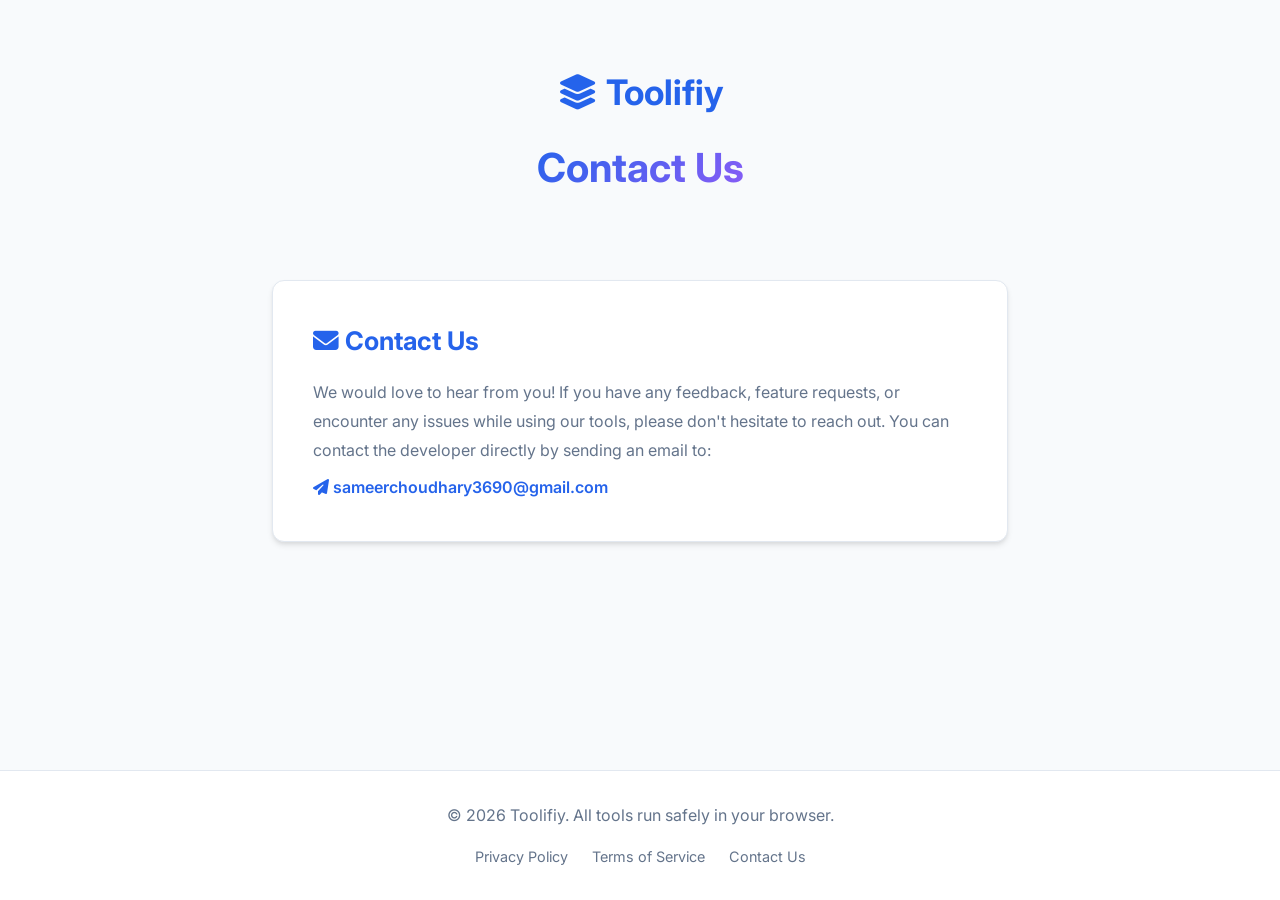
==== contact-us.html @ bb11610d "Add files via upload" ====
<!DOCTYPE html>
<html lang="en">
<head>
    <meta charset="UTF-8">
    <meta name="viewport" content="width=device-width, initial-scale=1.0">
    <title>Contact Us - Toolifiy</title>
    <!-- Google Fonts -->
    <link href="https://fonts.googleapis.com/css2?family=Inter:wght@300;400;500;600;700&display=swap" rel="stylesheet">
    <!-- FontAwesome -->
    <link rel="stylesheet" href="https://cdnjs.cloudflare.com/ajax/libs/font-awesome/6.4.0/css/all.min.css">
    <!-- Custom CSS -->
    <link rel="stylesheet" href="styles.css">
</head>
<body>
    <header class="hero" style="padding-bottom: 2rem;">
        <div class="logo" style="justify-content: center; margin-bottom: 1rem; font-size: 2.2rem;">
            <a href="index.html" style="text-decoration: none; color: var(--primary);"><i class="fa-solid fa-layer-group"></i> Toolifiy</a>
        </div>
        <h1>Contact Us</h1>
    </header>

    <main class="main-content" style="max-width: 800px;">
        <article class="card">
            <h2 style="font-size: 1.6rem; margin-bottom: 1rem; color: var(--primary);"><i class="fa-solid fa-envelope"></i> Contact Us</h2>
            <p style="line-height: 1.8; color: var(--text-muted);">We would love to hear from you! If you have any feedback, feature requests, or encounter any issues while using our tools, please don't hesitate to reach out. You can contact the developer directly by sending an email to:<br><a href="mailto:sameerchoudhary3690@gmail.com" style="color: var(--primary); font-weight: 600; text-decoration: none; display: inline-block; margin-top: 0.5rem;"><i class="fa-solid fa-paper-plane"></i> sameerchoudhary3690@gmail.com</a></p>
        </article>
    </main>

    <footer>
        <p>&copy; 2026 Toolifiy. All tools run safely in your browser.</p>
        <div class="footer-links">
            <a href="privacy-policy.html">Privacy Policy</a>
            <a href="terms-of-service.html">Terms of Service</a>
            <a href="contact-us.html">Contact Us</a>
        </div>
    </footer>
</body>
</html>
---- styles.css ----
:root {
    --primary: #2563eb;
    --primary-hover: #1d4ed8;
    --success: #10b981;
    --success-hover: #059669;
    --bg-color: #f8fafc;
    --card-bg: #ffffff;
    --text-main: #0f172a;
    --text-muted: #64748b;
    --border: #e2e8f0;
    --shadow-sm: 0 1px 2px 0 rgba(0, 0, 0, 0.05);
    --shadow-md: 0 4px 6px -1px rgba(0, 0, 0, 0.1), 0 2px 4px -1px rgba(0, 0, 0, 0.06);
    --shadow-lg: 0 10px 15px -3px rgba(0, 0, 0, 0.1), 0 4px 6px -2px rgba(0, 0, 0, 0.05);
    --radius: 12px;
    --transition: all 0.3s ease;
}

* {
    margin: 0;
    padding: 0;
    box-sizing: border-box;
    font-family: 'Inter', sans-serif;
}

body {
    background-color: var(--bg-color);
    color: var(--text-main);
    line-height: 1.6;
    min-height: 100vh;
    display: flex;
    flex-direction: column;
}

/* Navbar */
.navbar {
    background-color: var(--card-bg);
    box-shadow: var(--shadow-sm);
    position: sticky;
    top: 0;
    z-index: 100;
}

.nav-container {
    max-width: 1200px;
    margin: 0 auto;
    padding: 1rem 2rem;
    display: flex;
    justify-content: space-between;
    align-items: center;
}

.logo {
    font-size: 1.5rem;
    font-weight: 700;
    color: var(--primary);
    display: flex;
    align-items: center;
    gap: 0.5rem;
}

.nav-links {
    list-style: none;
    display: flex;
    gap: 0.5rem;
    flex-wrap: nowrap;
    border: 1px solid var(--border);
    border-radius: 30px;
    padding: 6px;
    background-color: var(--card-bg);
    box-shadow: var(--shadow-sm);
}

.nav-item {
    text-decoration: none;
    color: var(--text-muted);
    font-weight: 500;
    padding: 0.5rem 1.2rem;
    border-radius: 20px;
    border: 1px solid var(--border);
    transition: var(--transition);
    white-space: nowrap;
    display: inline-block;
}

.nav-item:hover {
    background-color: #f1f5f9;
    color: var(--text-main);
    border-color: #cbd5e1;
}

.nav-item.active {
    background-color: var(--primary);
    color: white;
    border-color: var(--primary);
}

/* Page Loader Overlay */
#page-loader {
    position: fixed;
    top: 0;
    left: 0;
    width: 100vw;
    height: 100vh;
    background-color: var(--bg-color);
    z-index: 9999;
    display: flex;
    align-items: center;
    justify-content: center;
    opacity: 0;
    pointer-events: none;
    transition: opacity 0.5s ease;
}

#page-loader.show {
    opacity: 1;
    pointer-events: all;
}

.loader-content {
    text-align: center;
    max-width: 400px;
    width: 90%;
}

.loader-spinner-container {
    margin-bottom: 1.5rem;
    display: flex;
    justify-content: center;
}

.loader-spinner {
    width: 50px;
    height: 50px;
    border: 4px solid var(--border);
    border-radius: 50%;
    border-top-color: var(--primary);
    animation: spin 1s linear infinite;
}

.loader-text {
    font-size: 1.2rem;
    font-weight: 600;
    color: var(--text-main);
    margin-bottom: 1.5rem;
}

.progress-bar-container {
    width: 100%;
    height: 6px;
    background-color: var(--border);
    border-radius: 3px;
    overflow: hidden;
}

.progress-bar-fill {
    height: 100%;
    width: 0%;
    background-color: var(--primary);
    border-radius: 3px;
    transition: width 1.5s linear;
}

/* Hero Section */
.hero {
    text-align: center;
    padding: 4rem 2rem 2rem;
    max-width: 800px;
    margin: 0 auto;
}

.hero h1 {
    font-size: 2.5rem;
    font-weight: 700;
    margin-bottom: 1rem;
    background: linear-gradient(135deg, var(--primary), #8b5cf6);
    -webkit-background-clip: text;
    -webkit-text-fill-color: transparent;
}

.hero p {
    color: var(--text-muted);
    font-size: 1.1rem;
}

/* Main Content */
.main-content {
    flex: 1;
    max-width: 900px;
    margin: 0 auto;
    width: 100%;
    padding: 2rem;
}

.tool-section {
    display: none;
    animation: fadeIn 0.4s ease-in-out;
}

.tool-section.active-section {
    display: block;
}

@keyframes fadeIn {
    from { opacity: 0; transform: translateY(10px); }
    to { opacity: 1; transform: translateY(0); }
}

/* Card */
.card {
    background: var(--card-bg);
    border-radius: var(--radius);
    box-shadow: var(--shadow-md);
    padding: 2.5rem;
    border: 1px solid var(--border);
}

.card-header {
    text-align: center;
    margin-bottom: 2rem;
}

.card-header h2 {
    font-size: 1.8rem;
    margin-bottom: 0.5rem;
    display: flex;
    align-items: center;
    justify-content: center;
    gap: 0.75rem;
}

.card-header p {
    color: var(--text-muted);
}

/* Drop Zone */
.drop-zone {
    border: 2px dashed var(--primary);
    border-radius: var(--radius);
    padding: 3rem 2rem;
    text-align: center;
    background-color: #eff6ff;
    cursor: pointer;
    transition: var(--transition);
    margin-bottom: 2rem;
}

.drop-zone:hover, .drop-zone.dragover {
    background-color: #dbeafe;
    border-color: var(--primary-hover);
}

.drop-zone i {
    font-size: 3rem;
    color: var(--primary);
    margin-bottom: 1rem;
}

.drop-zone p {
    font-size: 1.1rem;
    color: var(--text-main);
    font-weight: 500;
}

.drop-zone span {
    color: var(--primary);
    text-decoration: underline;
}

/* Preview Area for Image to PDF */
.preview-container h3 {
    margin-bottom: 1rem;
    font-size: 1.1rem;
    color: var(--text-muted);
}

.image-list {
    display: grid;
    grid-template-columns: repeat(auto-fill, minmax(100px, 1fr));
    gap: 1rem;
    margin-bottom: 2rem;
}

.img-preview-item {
    position: relative;
    border-radius: 8px;
    overflow: hidden;
    box-shadow: var(--shadow-sm);
    aspect-ratio: 1;
}

.img-preview-item img {
    width: 100%;
    height: 100%;
    object-fit: cover;
}

.remove-img-btn {
    position: absolute;
    top: 5px;
    right: 5px;
    background: rgba(255, 0, 0, 0.8);
    color: white;
    border: none;
    border-radius: 50%;
    width: 24px;
    height: 24px;
    cursor: pointer;
    display: flex;
    align-items: center;
    justify-content: center;
    font-size: 12px;
    transition: var(--transition);
}

.remove-img-btn:hover {
    background: red;
}

/* Text Editor */
.text-editor-container {
    display: flex;
    flex-direction: column;
    gap: 1rem;
    margin-bottom: 2rem;
}

.input-field {
    width: 100%;
    padding: 0.75rem 1rem;
    border: 1px solid var(--border);
    border-radius: 8px;
    font-size: 1rem;
    outline: none;
    transition: var(--transition);
}

.input-field:focus {
    border-color: var(--primary);
    box-shadow: 0 0 0 3px rgba(37, 99, 235, 0.1);
}

textarea {
    width: 100%;
    min-height: 250px;
    padding: 1rem;
    border: 1px solid var(--border);
    border-radius: 8px;
    font-size: 1rem;
    outline: none;
    resize: vertical;
    transition: var(--transition);
}

textarea:focus {
    border-color: var(--primary);
    box-shadow: 0 0 0 3px rgba(37, 99, 235, 0.1);
}

/* Compression Results */
.compression-results {
    display: flex;
    align-items: center;
    justify-content: space-between;
    gap: 1rem;
    margin-bottom: 2rem;
    flex-wrap: wrap;
}

.result-box {
    flex: 1;
    min-width: 200px;
    background: #f8fafc;
    border: 1px solid var(--border);
    border-radius: 8px;
    padding: 1.5rem;
    text-align: center;
    display: flex;
    flex-direction: column;
    align-items: center;
}

.result-box img {
    max-width: 150px;
    max-height: 150px;
    object-fit: contain;
    margin: 1rem 0;
    border-radius: 4px;
}

.vs-badge {
    background: var(--card-bg);
    border: 1px solid var(--border);
    border-radius: 50%;
    width: 40px;
    height: 40px;
    display: flex;
    align-items: center;
    justify-content: center;
    color: var(--text-muted);
    box-shadow: var(--shadow-sm);
}

.size-badge {
    background: #e2e8f0;
    padding: 0.25rem 0.75rem;
    border-radius: 16px;
    font-weight: 600;
    font-size: 0.9rem;
}

.size-badge.success {
    background: #d1fae5;
    color: var(--success);
}

.saving-badge {
    margin-top: 0.5rem;
    color: var(--success);
    font-weight: 700;
    font-size: 1rem;
}

/* Buttons */
.actions {
    display: flex;
    justify-content: center;
    gap: 1rem;
}

.btn {
    padding: 0.75rem 2rem;
    border: none;
    border-radius: 8px;
    font-size: 1.1rem;
    font-weight: 600;
    cursor: pointer;
    display: flex;
    align-items: center;
    justify-content: center;
    gap: 0.5rem;
    transition: var(--transition);
    min-width: 200px;
}

.btn:disabled {
    opacity: 0.6;
    cursor: not-allowed;
}

.btn-primary {
    background-color: var(--primary);
    color: white;
}

.btn-primary:hover:not(:disabled) {
    background-color: var(--primary-hover);
    transform: translateY(-2px);
    box-shadow: var(--shadow-md);
}

.btn-success {
    background-color: var(--success);
    color: white;
}

.btn-success:hover:not(:disabled) {
    background-color: var(--success-hover);
    transform: translateY(-2px);
    box-shadow: var(--shadow-md);
}

/* Spinner */
.spinner {
    width: 20px;
    height: 20px;
    border: 3px solid rgba(255,255,255,0.3);
    border-radius: 50%;
    border-top-color: white;
    animation: spin 1s ease-in-out infinite;
}

@keyframes spin {
    to { transform: rotate(360deg); }
}

/* Footer */
footer {
    background-color: var(--card-bg);
    border-top: 1px solid var(--border);
    padding: 2rem;
    text-align: center;
    margin-top: auto;
}

footer p {
    color: var(--text-muted);
    margin-bottom: 1rem;
}

.footer-links {
    display: flex;
    justify-content: center;
    gap: 1.5rem;
}

.footer-links a {
    color: var(--text-muted);
    text-decoration: none;
    font-size: 0.9rem;
    transition: var(--transition);
}

.footer-links a:hover {
    color: var(--primary);
}

/* Responsive */
@media (max-width: 768px) {
    .nav-container {
        flex-direction: column;
        gap: 1rem;
    }
    
    .nav-links {
        width: 100%;
        overflow-x: auto;
        padding-bottom: 0.5rem;
        justify-content: flex-start;
        -webkit-overflow-scrolling: touch;
    }
    
    .hero h1 {
        font-size: 2rem;
    }
    
    .main-content {
        padding: 1rem;
    }
    
    .card {
        padding: 1.5rem;
    }
}
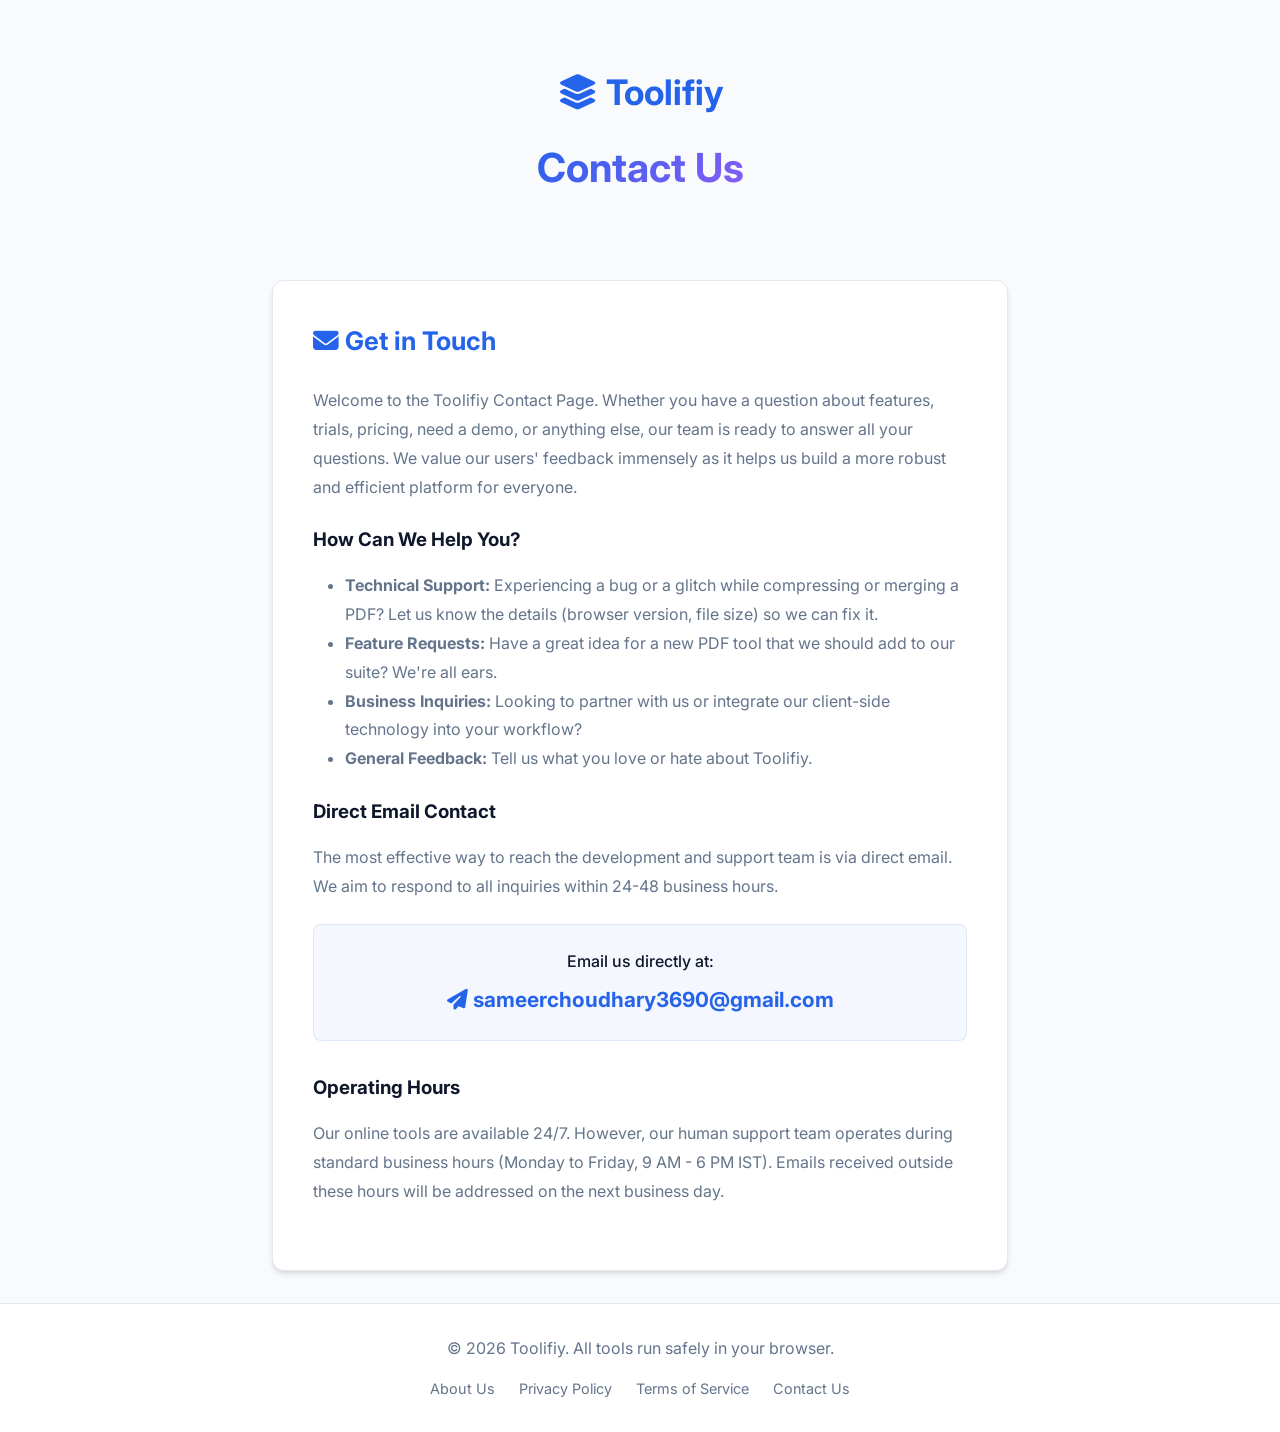
==== commit 2876cf79: "feat: Add Google AdSense meta tag to all pages for global verification" ====
--- a/contact-us.html
+++ b/contact-us.html
@@ -1,9 +1,12 @@
 <!DOCTYPE html>
 <html lang="en">
 <head>
+    <meta name="google-adsense-account" content="ca-pub-9356808065862787">
     <meta charset="UTF-8">
     <meta name="viewport" content="width=device-width, initial-scale=1.0">
     <title>Contact Us - Toolifiy</title>
+    <!-- Google AdSense -->
+    <script async src="https://pagead2.googlesyndication.com/pagead/js/adsbygoogle.js?client=ca-pub-9356808065862787" crossorigin="anonymous"></script>
     <!-- Google Fonts -->
     <link href="https://fonts.googleapis.com/css2?family=Inter:wght@300;400;500;600;700&display=swap" rel="stylesheet">
     <!-- FontAwesome -->
@@ -21,18 +24,44 @@
 
     <main class="main-content" style="max-width: 800px;">
         <article class="card">
-            <h2 style="font-size: 1.6rem; margin-bottom: 1rem; color: var(--primary);"><i class="fa-solid fa-envelope"></i> Contact Us</h2>
-            <p style="line-height: 1.8; color: var(--text-muted);">We would love to hear from you! If you have any feedback, feature requests, or encounter any issues while using our tools, please don't hesitate to reach out. You can contact the developer directly by sending an email to:<br><a href="mailto:sameerchoudhary3690@gmail.com" style="color: var(--primary); font-weight: 600; text-decoration: none; display: inline-block; margin-top: 0.5rem;"><i class="fa-solid fa-paper-plane"></i> sameerchoudhary3690@gmail.com</a></p>
+            <h2 style="font-size: 1.6rem; margin-bottom: 1.5rem; color: var(--primary);"><i class="fa-solid fa-envelope"></i> Get in Touch</h2>
+            
+            <p style="margin-bottom: 1.5rem; line-height: 1.8; color: var(--text-muted);">Welcome to the Toolifiy Contact Page. Whether you have a question about features, trials, pricing, need a demo, or anything else, our team is ready to answer all your questions. We value our users' feedback immensely as it helps us build a more robust and efficient platform for everyone.</p>
+
+            <h3 style="margin-bottom: 1rem; color: var(--text-main);">How Can We Help You?</h3>
+            <ul style="margin-bottom: 1.5rem; line-height: 1.8; color: var(--text-muted); padding-left: 2rem;">
+                <li><strong>Technical Support:</strong> Experiencing a bug or a glitch while compressing or merging a PDF? Let us know the details (browser version, file size) so we can fix it.</li>
+                <li><strong>Feature Requests:</strong> Have a great idea for a new PDF tool that we should add to our suite? We're all ears.</li>
+                <li><strong>Business Inquiries:</strong> Looking to partner with us or integrate our client-side technology into your workflow?</li>
+                <li><strong>General Feedback:</strong> Tell us what you love or hate about Toolifiy.</li>
+            </ul>
+
+            <h3 style="margin-bottom: 1rem; color: var(--text-main);">Direct Email Contact</h3>
+            <p style="margin-bottom: 1.5rem; line-height: 1.8; color: var(--text-muted);">The most effective way to reach the development and support team is via direct email. We aim to respond to all inquiries within 24-48 business hours.</p>
+            
+            <div style="background: rgba(37, 99, 235, 0.05); border: 1px solid rgba(37, 99, 235, 0.1); padding: 1.5rem; border-radius: 8px; text-align: center; margin-bottom: 2rem;">
+                <p style="color: var(--text-main); font-weight: 500; margin-bottom: 0.5rem;">Email us directly at:</p>
+                <a href="mailto:sameerchoudhary3690@gmail.com" style="color: var(--primary); font-size: 1.3rem; font-weight: 700; text-decoration: none; display: inline-block;">
+                    <i class="fa-solid fa-paper-plane"></i> sameerchoudhary3690@gmail.com
+                </a>
+            </div>
+
+            <h3 style="margin-bottom: 1rem; color: var(--text-main);">Operating Hours</h3>
+            <p style="margin-bottom: 1.5rem; line-height: 1.8; color: var(--text-muted);">Our online tools are available 24/7. However, our human support team operates during standard business hours (Monday to Friday, 9 AM - 6 PM IST). Emails received outside these hours will be addressed on the next business day.</p>
+
         </article>
     </main>
 
     <footer>
         <p>&copy; 2026 Toolifiy. All tools run safely in your browser.</p>
         <div class="footer-links">
+            <a href="about-us.html">About Us</a>
             <a href="privacy-policy.html">Privacy Policy</a>
             <a href="terms-of-service.html">Terms of Service</a>
             <a href="contact-us.html">Contact Us</a>
         </div>
     </footer>
+    <!-- Custom Script -->
+    <script src="script.js"></script>
 </body>
 </html>
--- a/styles.css
+++ b/styles.css
@@ -22,6 +22,11 @@
     font-family: 'Inter', sans-serif;
 }
 
+html, body {
+    overflow-x: hidden;
+    width: 100%;
+}
+
 body {
     background-color: var(--bg-color);
     color: var(--text-main);
@@ -519,6 +524,14 @@
     .nav-container {
         flex-direction: column;
         gap: 1rem;
+    }
+    
+    .nav-container-new {
+        margin-left: -1rem !important;
+        margin-right: -1rem !important;
+        padding-left: 1rem !important;
+        padding-right: 1rem !important;
+        width: auto !important;
     }
     
     .nav-links {
@@ -536,8 +549,79 @@
     .main-content {
         padding: 1rem;
     }
-    
-    .card {
-        padding: 1.5rem;
+}
+.error-blink {
+    animation: errorBlink 0.4s ease 3;
+    border-color: #ef4444 !important;
+}
+
+@keyframes errorBlink {
+    0%, 100% { border-color: var(--border); box-shadow: none; }
+    50% { border-color: #ef4444; box-shadow: 0 0 0 4px rgba(239, 68, 68, 0.2); }
+}
+
+/* Premium Toast Notification */
+.download-toast {
+    position: fixed;
+    top: 24px;
+    right: 24px;
+    background: var(--card-bg);
+    border: 1px solid var(--border);
+    border-left: 5px solid var(--primary);
+    border-radius: 10px;
+    padding: 1rem 1.25rem;
+    max-width: 380px;
+    width: calc(100vw - 48px);
+    box-shadow: var(--shadow-lg);
+    z-index: 10000;
+    display: flex;
+    gap: 0.75rem;
+    align-items: flex-start;
+    transform: translateX(120%);
+    transition: transform 0.3s cubic-bezier(0.34, 1.56, 0.64, 1), opacity 0.3s ease;
+    opacity: 0;
+}
+.download-toast.show {
+    transform: translateX(0);
+    opacity: 1;
+}
+.download-toast-icon {
+    font-size: 1.25rem;
+    color: var(--success);
+    margin-top: 2px;
+}
+.download-toast-content {
+    flex: 1;
+}
+.download-toast-title {
+    font-weight: 700;
+    font-size: 0.95rem;
+    color: var(--text-main);
+    margin-bottom: 2px;
+}
+.download-toast-msg {
+    font-size: 0.85rem;
+    color: var(--text-muted);
+    line-height: 1.4;
+}
+.download-toast-close {
+    background: none;
+    border: none;
+    color: var(--text-muted);
+    font-size: 1.1rem;
+    cursor: pointer;
+    padding: 0;
+    margin-top: 1px;
+    transition: var(--transition);
+}
+.download-toast-close:hover {
+    color: #ef4444;
+}
+
+@media (max-width: 480px) {
+    .download-toast {
+        top: 16px;
+        right: 16px;
+        width: calc(100vw - 32px);
     }
 }
